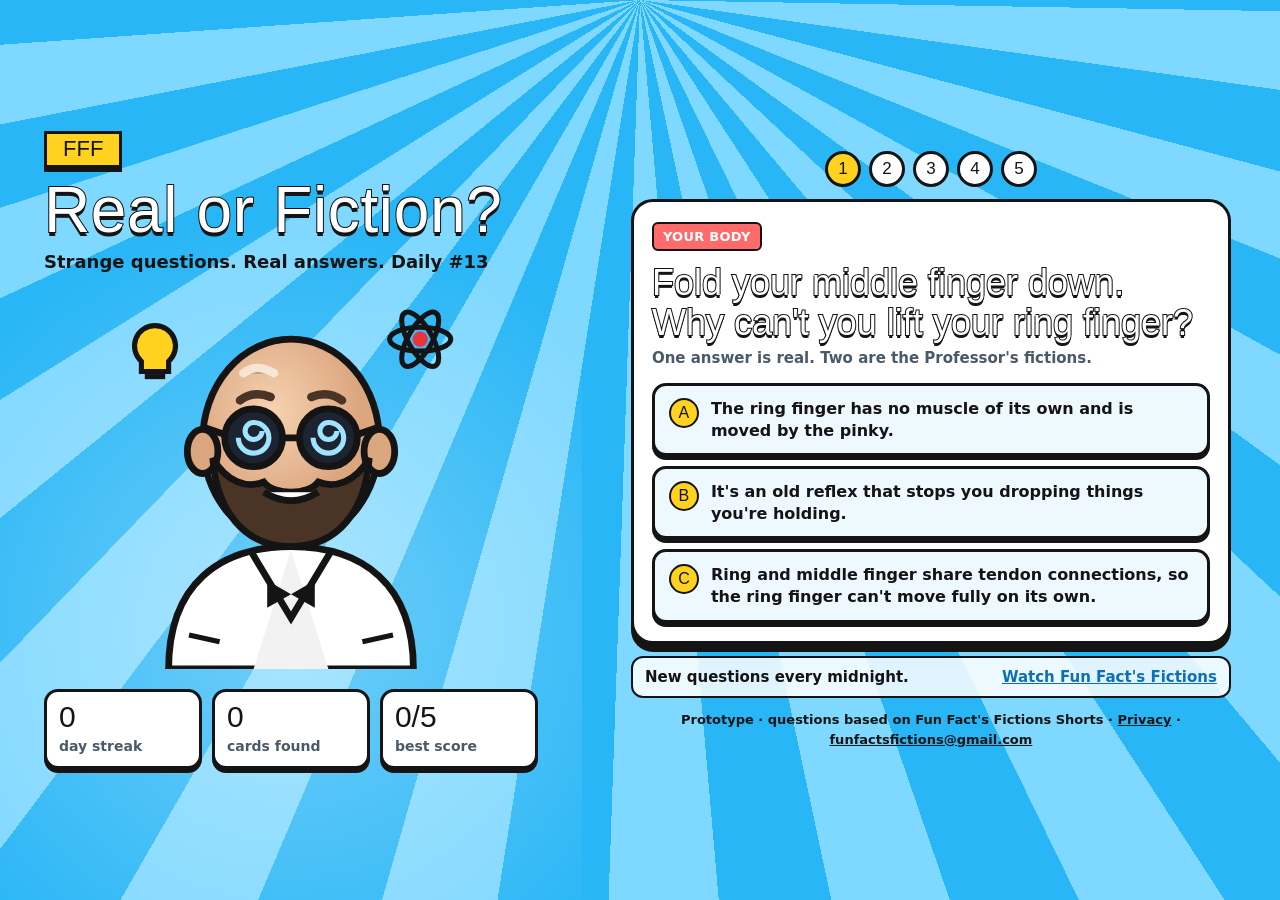
==== index.html @ 45343709 "Add files via upload" ====
<!DOCTYPE html>
<html lang="en">
<head>
<meta charset="utf-8">
<meta name="viewport" content="width=device-width, initial-scale=1, viewport-fit=cover">
<title>Real or Fiction</title>
<meta name="description" content="Strange questions. Real answers. Find the real answer among the Professor's fictions. From Fun Fact's Fictions.">
<meta property="og:title" content="Real or Fiction? by Fun Fact's Fictions">
<meta property="og:description" content="5 strange questions a day. One real answer, two fictions. Can you beat the Professor?">
<link rel="stylesheet" href="fonts/fonts.css">
<style>
/* VOICE occasion: a bright, cheeky science-show game, quick and loud like the channel's thumbnails
   IDEA a Fun Fact's Fictions Short thumbnail you can play: outlined headline, cartoon host, colour pill label, rubber-stamp verdict
   PICTURE the Professor on a sky-blue sunburst with the yellow FFF ribbon; the question card is the game
   COLOUR one fixed daytime palette: sky blue sunburst, ribbon yellow, white cards, ink black, fact green, fiction red
   TYPE Lilita One for headlines with black outline, Nunito for reading
   LAYOUT laptop: Professor panel with stats left, card right; phone: slim sunburst band with ribbon and Professor, then the card */
:root{color-scheme:light;--sky:#29b6f6;--sky2:#7fd8ff;--deep:#0d6fb8;--yel:#ffd21f;--yel2:#f2a900;--ink:#141414;--card:#fff;--fact:#22b14c;--fic:#e8343a;--soft:#eef8ff;--muted:#4a5a68}
*{box-sizing:border-box;min-width:0}
html,body{height:100%}
body{margin:0;background:var(--deep);color:var(--ink);font:16px/1.5 Nunito,system-ui,sans-serif;overflow-x:clip;-webkit-tap-highlight-color:transparent}
button{font:inherit;cursor:pointer}
button:focus-visible,a:focus-visible{outline:3px solid var(--yel);outline-offset:3px}
.app{min-height:100%;display:grid;grid-template-columns:minmax(0,1fr);background:repeating-conic-gradient(from 0deg at 50% 0%,var(--sky) 0 7deg,var(--sky2) 7deg 14deg);background-attachment:fixed}
.side{position:relative;padding:max(12px,env(safe-area-inset-top,0px)) max(16px,env(safe-area-inset-right,0px)) 0 max(16px,env(safe-area-inset-left,0px));display:grid;grid-template-columns:minmax(0,1fr) auto;align-items:end;gap:8px}
.ribbon{display:inline-block;position:relative;background:var(--yel);border:3px solid var(--ink);padding:2px 16px;font:400 22px/1.2 "Lilita One","Arial Black",Impact,sans-serif;box-shadow:0 4px 0 var(--ink)}
.ribbon::before,.ribbon::after{content:"";position:absolute;top:8px;width:14px;height:100%;background:var(--yel2);border:3px solid var(--ink);z-index:-1}
.ribbon::before{left:-12px}.ribbon::after{right:-12px}
h1{margin:10px 0 2px;font:400 clamp(32px,8vw,56px)/1 "Lilita One","Arial Black",Impact,sans-serif;color:#fff;-webkit-text-stroke:2px var(--ink);paint-order:stroke fill;text-shadow:0 4px 0 var(--ink);letter-spacing:.01em}
.tagline{font-weight:900;color:var(--ink);font-size:15px;margin:6px 0 0}
.prof{width:clamp(110px,30vw,170px);align-self:end}
.prof svg{display:block;width:100%;height:auto}
.pills{display:flex;gap:6px;flex-wrap:wrap;margin-top:8px}
.pill{background:#fff;border:2px solid var(--ink);border-radius:999px;padding:2px 10px;font-weight:900;font-size:14px;white-space:nowrap}
.stats{display:none}
main{padding:0 max(16px,env(safe-area-inset-left,0px)) max(24px,env(safe-area-inset-bottom,0px));display:flex;flex-direction:column;align-items:center;gap:12px}
.welcome{width:min(100%,600px);background:#fff;border:3px solid var(--ink);border-radius:14px;padding:8px 12px;font-weight:800;font-size:15px;display:none}
.welcome.on{display:block}
.dots{display:flex;gap:8px;justify-content:center}
.dot{width:36px;height:36px;border-radius:50%;border:3px solid var(--ink);background:#fff;display:grid;place-items:center;font:400 17px "Lilita One","Arial Black",Impact,sans-serif}
.dot.now{background:var(--yel)}
.dot.ok{background:var(--fact);color:#fff}
.dot.bad{background:var(--fic);color:#fff}
.card{width:min(100%,600px);background:var(--card);border:3px solid var(--ink);border-radius:22px;box-shadow:0 8px 0 var(--ink);padding:20px 18px 18px;position:relative}
.label{display:inline-block;font-weight:900;font-size:13px;text-transform:uppercase;letter-spacing:.02em;color:#fff;border-radius:6px;padding:3px 9px;border:2px solid var(--ink)}
.l-body{background:#ff6b6b}.l-animals{background:#22b14c}.l-mind{background:#8e5cf6}.l-history{background:#f28c28}.l-science{background:#1e88e5}
.q{font:400 clamp(26px,6.4vw,36px)/1.1 "Lilita One","Arial Black",Impact,sans-serif;margin:12px 0 4px;color:#fff;-webkit-text-stroke:2px var(--ink);paint-order:stroke fill;text-shadow:0 3px 0 var(--ink);text-wrap:balance}
.hint{margin:0 0 14px;font-weight:800;color:var(--muted);font-size:15px}
.opts{display:grid;gap:10px}
.opt{position:relative;display:grid;grid-template-columns:auto minmax(0,1fr);gap:12px;align-items:start;text-align:left;min-height:56px;border:3px solid var(--ink);border-radius:14px;background:var(--soft);color:var(--ink);font-weight:700;font-size:16px;line-height:1.35;padding:12px 14px;transition:transform .12s,box-shadow .12s;box-shadow:0 4px 0 var(--ink)}
.opt:hover:not(:disabled){transform:translateY(-2px);box-shadow:0 6px 0 var(--ink)}
.opt:active:not(:disabled){transform:translateY(3px);box-shadow:0 1px 0 var(--ink)}
.opt:disabled{cursor:default}
.opt .k{width:30px;height:30px;border-radius:50%;background:var(--yel);border:2px solid var(--ink);display:grid;place-items:center;font:400 16px "Lilita One","Arial Black",Impact,sans-serif}
.opt.real{background:#dff6e6}
.opt.fake{background:#fde6e6;opacity:.85}
.opt.picked{outline:4px solid var(--ink);outline-offset:2px}
.stamp{position:absolute;right:10px;top:50%;transform:translateY(-50%) rotate(-12deg);font:400 20px/1 "Lilita One","Arial Black",Impact,sans-serif;padding:4px 10px;border:3px solid currentColor;border-radius:8px;background:#ffffffd9;animation:stamp .3s cubic-bezier(.2,1.6,.4,1)}
.real .stamp{color:var(--fact)}.fake .stamp{color:var(--fic)}
@keyframes stamp{from{transform:translateY(-50%) rotate(-12deg) scale(2.2);opacity:0}to{transform:translateY(-50%) rotate(-12deg) scale(1);opacity:1}}
.opt.real,.opt.fake{padding-right:110px}
.answer{display:none;margin-top:16px;background:var(--yel);border:3px solid var(--ink);border-radius:16px;padding:12px 14px}
.answer.on{display:block;animation:up .3s ease-out}
@keyframes up{from{opacity:0;transform:translateY(8px)}to{opacity:1;transform:none}}
.answer h3{margin:0 0 4px;font:400 22px "Lilita One","Arial Black",Impact,sans-serif;display:flex;justify-content:space-between;gap:10px;flex-wrap:wrap}
.answer h3 small{font:900 14px Nunito,sans-serif;white-space:nowrap}
.answer p{margin:0 0 6px;font-size:16px;font-weight:700}
.src{font-size:13px;font-weight:800;color:#5a4500}
.btn{display:block;width:100%;min-height:52px;margin-top:14px;border:3px solid var(--ink);border-radius:14px;background:var(--ink);color:#fff;font:400 20px "Lilita One","Arial Black",Impact,sans-serif;box-shadow:0 4px 0 #000;letter-spacing:.02em}
.btn.yel{background:var(--yel);color:var(--ink)}
.btn.white{background:#fff;color:var(--ink)}
.row{display:grid;grid-template-columns:repeat(2,minmax(0,1fr));gap:10px}
.row .btn{margin-top:10px}
.score{text-align:center}
.big{font:400 clamp(60px,18vw,96px)/1 "Lilita One","Arial Black",Impact,sans-serif;color:var(--yel);-webkit-text-stroke:3px var(--ink);paint-order:stroke fill;text-shadow:0 5px 0 var(--ink);margin:8px 0 2px}
.verdict{font:400 26px/1.1 "Lilita One","Arial Black",Impact,sans-serif;margin:6px 0}
.small{font-size:14px;font-weight:700;color:var(--muted);margin:4px 0}
.toast{min-height:20px;font-weight:900;font-size:14px;color:var(--fact);margin-top:8px}
.nb{margin-top:18px;text-align:left}
.nb h3{font:400 22px "Lilita One","Arial Black",Impact,sans-serif;margin:0 0 2px}
.nbgrid{display:grid;grid-template-columns:repeat(auto-fill,minmax(92px,1fr));gap:8px;margin-top:10px}
.nc{aspect-ratio:4/5;border:2px solid var(--ink);border-radius:10px;padding:6px;display:flex;flex-direction:column;justify-content:space-between;font-weight:800;font-size:12px;line-height:1.2;background:var(--soft)}
.nc.lock{background:repeating-linear-gradient(45deg,#e7eef4 0 8px,#dbe5ee 8px 16px);color:#7a8a98;align-items:center;justify-content:center;font:400 30px "Lilita One","Arial Black",Impact,sans-serif}
.nc .label{font-size:10px;padding:1px 5px;align-self:flex-start}
.cta{width:min(100%,600px);display:flex;gap:10px;justify-content:space-between;align-items:center;flex-wrap:wrap;font-weight:800;color:var(--ink);background:#ffffffd9;border:2px solid var(--ink);border-radius:12px;padding:8px 12px;font-size:15px}
.cta a{color:var(--deep);font-weight:900}
footer{font-size:13px;font-weight:700;color:var(--ink);text-align:center}
footer a{color:var(--ink)}
@media(min-width:900px){
.app{grid-template-columns:minmax(0,5fr) minmax(0,6fr);height:100%}
.side{display:flex;flex-direction:column;justify-content:center;align-items:flex-start;padding:40px 44px;height:100%;background:radial-gradient(circle at 50% 70%,#ffffff55,transparent 60%)}
h1{font-size:64px}
.tagline{font-size:18px}
.prof{width:min(78%,340px);align-self:center;margin:12px 0}
.pills{display:none}
.stats{display:grid;grid-template-columns:repeat(3,minmax(0,1fr));gap:10px;width:100%}
.stat{background:#fff;border:3px solid var(--ink);border-radius:14px;padding:8px 12px;box-shadow:0 4px 0 var(--ink)}
.stat b{display:block;font:400 30px "Lilita One","Arial Black",Impact,sans-serif}
.stat span{font-size:14px;font-weight:800;color:var(--muted)}
main{justify-content:center;overflow-y:auto;padding:36px 32px}
}
@media(max-width:420px){.opt.real,.opt.fake{padding-right:14px;padding-bottom:40px}.stamp{top:auto;bottom:6px;transform:rotate(-8deg);font-size:16px}@keyframes stamp{from{transform:rotate(-8deg) scale(2);opacity:0}to{transform:rotate(-8deg) scale(1);opacity:1}}}
@media(prefers-reduced-motion:reduce){*{animation:none!important;transition:none!important}}
</style>
</head>
<body>
<div class="app">
  <aside class="side">
    <div>
      <span class="ribbon">FFF</span>
      <h1>Real or Fiction?</h1>
      <p class="tagline">Strange questions. Real answers. <span id="dayLabel"></span></p>
      <div class="pills"><span class="pill">Streak <span id="pStreak">0</span></span><span class="pill">Cards <span id="pCards">0</span>/<span id="pTotal">0</span></span></div>
    </div>
    <div class="prof" aria-hidden="true">
      <svg viewBox="0 0 200 220">
        <defs>
          <radialGradient id="sh" cx=".4" cy=".35"><stop offset="0" stop-color="#f6d2b0"/><stop offset="1" stop-color="#dba57e"/></radialGradient>
          <g id="lens"><circle r="17" fill="#1b2430" stroke="#141414" stroke-width="4"/><path d="M0 0m-9 0a9 9 0 1 0 9-9a5 5 0 1 0 5 5" stroke="#9fe3ff" stroke-width="3" fill="none"/></g>
        </defs>
        <path d="M28 220c0-50 30-72 72-72s72 22 72 72z" fill="#fff" stroke="#141414" stroke-width="4"/>
        <path d="M100 150l-22 70h44z" fill="#f2f2f2"/>
        <path d="M76 150l24 40 24-40" fill="none" stroke="#141414" stroke-width="4"/>
        <path d="M86 168l14 8 14-8v16l-14-8-14 8z" fill="#141414"/>
        <path d="M40 200l18 4M160 200l-18 4" stroke="#141414" stroke-width="3"/>
        <ellipse cx="100" cy="86" rx="52" ry="60" fill="url(#sh)" stroke="#141414" stroke-width="4"/>
        <ellipse cx="48" cy="92" rx="9" ry="13" fill="#dba57e" stroke="#141414" stroke-width="4"/>
        <ellipse cx="152" cy="92" rx="9" ry="13" fill="#dba57e" stroke="#141414" stroke-width="4"/>
        <path d="M54 96c2 30 18 52 46 52s44-22 46-52c-8 14-20 18-30 14-6 8-26 8-32 0-10 4-22 0-30-14z" fill="#4a3426" stroke="#141414" stroke-width="4"/>
        <path d="M84 116q16 10 32 0" stroke="#141414" stroke-width="4" fill="#fff"/>
        <path d="M72 46q8-6 18 0" stroke="#fff" stroke-width="5" stroke-linecap="round" opacity=".6"/>
        <use href="#lens" x="78" y="84"/><use href="#lens" x="122" y="84"/>
        <path d="M95 84h10M61 82l-12-4M139 82l12-4" stroke="#141414" stroke-width="4"/>
        <path d="M70 62q8-6 18-2M112 60q10-4 18 2" stroke="#4a3426" stroke-width="5" stroke-linecap="round" fill="none"/>
        <g transform="translate(176 26)"><ellipse rx="18" ry="7" fill="none" stroke="#141414" stroke-width="3"/><ellipse rx="18" ry="7" fill="none" stroke="#141414" stroke-width="3" transform="rotate(60)"/><ellipse rx="18" ry="7" fill="none" stroke="#141414" stroke-width="3" transform="rotate(-60)"/><circle r="4.5" fill="#e8343a"/></g>
        <g transform="translate(20 34)"><path d="M0-16a12 12 0 0 1 8 21v6h-16v-6a12 12 0 0 1 8-21z" fill="#ffd21f" stroke="#141414" stroke-width="3"/><path d="M-6 14h12" stroke="#141414" stroke-width="3"/></g>
      </svg>
    </div>
    <div class="stats">
      <div class="stat"><b id="sStreak">0</b><span>day streak</span></div>
      <div class="stat"><b id="sCards">0</b><span>cards found</span></div>
      <div class="stat"><b id="sBest">0/5</b><span>best score</span></div>
    </div>
  </aside>
  <main>
    <div class="welcome" id="welcome"></div>
    <div class="dots" id="dots" aria-label="Rounds"></div>
    <section class="card" id="card" aria-live="polite"></section>
    <div class="cta"><span>New questions every midnight.</span><a href="https://www.youtube.com/@FunFactsFictions/shorts" target="_blank" rel="noopener">Watch Fun Fact's Fictions</a></div>
    <footer>Prototype · questions based on Fun Fact's Fictions Shorts · <a href="privacy.html">Privacy</a> · <a href="mailto:funfactsfictions@gmail.com">funfactsfictions@gmail.com</a></footer>
  </main>
</div>
<script>
{
const SHARE_URL=(location.protocol.startsWith("http")&&!/claude\.ai|claudeusercontent/.test(location.hostname))?location.origin+location.pathname:"https://www.youtube.com/@FunFactsFictions";
/* ---- Látogatásmérés (GoatCounter, ingyenes). Írd be a saját kódodat az idézőjelek közé, pl. "fffgames" ---- */
const GOATCOUNTER_CODE="";
const onPages=!/claude\.ai|claudeusercontent/.test(location.hostname)&&location.protocol.startsWith("http");
if(GOATCOUNTER_CODE&&onPages){window.goatcounter={no_onload:false};const gs=document.createElement("script");gs.async=true;gs.dataset.goatcounter=`https://${GOATCOUNTER_CODE}.goatcounter.com/count`;gs.src="https://gc.zgo.at/count.js";document.head.appendChild(gs)}
function track(name){try{if(window.goatcounter&&window.goatcounter.count)window.goatcounter.count({path:name,title:name,event:true})}catch(e){}}
function trackLater(name){if(!GOATCOUNTER_CODE||!onPages)return;let n=0;const t=setInterval(()=>{n++;if(window.goatcounter&&window.goatcounter.count){track(name);clearInterval(t)}else if(n>20)clearInterval(t)},500)}

const CATS={body:"Your body",animals:"Animals",mind:"Psychology",history:"True story",science:"Science"};
const BANK=[
 {id:"eiffel",c:"history",q:"How did one man sell the Eiffel Tower twice?",real:"A con man posed as a government official, told scrap dealers the tower would be torn down, and took their money.",fake:["Paris put it up for auction twice by mistake in the 1890s, and the same buyer won both times.","A souvenir maker sold paper 'ownership shares' of the tower to tourists, and two buyers took him to court."],ans:"In 1925 Victor Lustig convinced a scrap dealer the city was scrapping the tower and sold it to him. The victim was too embarrassed to go to the police, so Lustig came back and tried it again.",tag:"True story · 1925"},
 {id:"gum",c:"body",q:"What really happens to swallowed chewing gum?",real:"Your body can't digest the gum base, so it simply passes through in a few days.",fake:["It sticks to your stomach wall and stays there for about seven years.","Stomach acid slowly turns it into sugar, so it takes about a month to dissolve."],ans:"The seven-year story is a myth. Gum isn't digested, but it moves through and out with everything else, usually within days.",tag:"Myth or fact?"},
 {id:"luckschool",c:"mind",q:"Can you train yourself to be lucky?",real:"In a psychologist's 'luck school', most people who practised noticing chances felt luckier within a month.",fake:["Only if you start before age 12, when your brain still sets its 'luck level'.","Yes, but only with daily rituals like lucky socks, which really change outcomes by about 10%."],ans:"Psychologist Richard Wiseman found that 'lucky' people are more relaxed and spot opportunities others miss. When unlucky volunteers practised those habits, most reported feeling luckier.",tag:"A 'luck school' tried it"},
 {id:"bee",c:"animals",q:"Why can't a honeybee sting you twice?",real:"Its barbed stinger hooks into your skin and tears out of the bee's body when it flies away.",fake:["A bee only carries enough venom for one sting and needs a full year to refill.","The first sting releases a smell that makes the bee too dizzy to aim again."],ans:"A worker honeybee's stinger has barbs that lock into thick mammal skin. Pulling away rips it from the bee, which dies. Against other insects it can sting more than once.",tag:"It's worse for the bee"},
 {id:"noses",c:"body",q:"Cross two fingers and rub your nose. Why does it feel like two noses?",real:"The outer sides of those fingers never touch one object at once, so your brain decides there must be two.",fake:["Crossing fingers squeezes a nerve that doubles every signal from your fingertips.","Your nose has two separate halves of skin, and crossed fingers finally feel both."],ans:"It's called Aristotle's illusion. Your brain assumes the fingers are in their normal position, so two touches on their outer edges must be two different objects.",tag:"Cross your fingers & try it"},
 {id:"pencap",c:"science",q:"Why is there a hole in your pen cap?",real:"So air can still pass through if someone accidentally swallows or inhales the cap.",fake:["To save plastic. Millions of tiny holes add up to tonnes of plastic a year.","To stop the ink drying out by letting the pen 'breathe'."],ans:"The hole is a safety feature. If a child inhales a cap, a little air can still get through while help arrives.",tag:"It's not to save plastic"},
 {id:"cold",c:"science",q:"Why is she always cold in the office while he's sweating?",real:"Office temperature standards were based on an average man's metabolism, which runs warmer.",fake:["Women have twice as many cold sensors in their skin as men.","Office air conditioners blow harder at desk height, where women usually sit."],ans:"A 2015 study found the formula used to set office temperatures was based on a 1960s average man. Women typically have a slower metabolism and are comfortable a few degrees warmer.",tag:"Scientists measured it"},
 {id:"tilly",c:"history",q:"How did a 10-year-old save about 100 people from a tsunami?",real:"She remembered a geography lesson about how the sea pulls back before a tsunami, and raised the alarm.",fake:["She heard the warning on a radio she'd built for a school science fair.","Her dog refused to go to the beach, and she followed it uphill with everyone else."],ans:"In 2004 Tilly Smith was on a beach in Thailand when the sea suddenly drew back. She had just learned what that meant at school, warned her parents, and the beach was cleared in time.",tag:"True story · 2004"},
 {id:"yawn",c:"mind",q:"Why is yawning contagious?",real:"It seems tied to social connection: you catch yawns most easily from people you're close to.",fake:["Yawning releases a gas that triggers yawns in anyone within about two metres.","Your brain copies yawns to keep the group's oxygen levels in sync."],ans:"Researchers found people catch yawns most from family, then friends, then strangers. Even dogs can catch their owners' yawns.",tag:"Try not to yawn"},
 {id:"newspaper",c:"mind",q:"A psychologist gave 'lucky' and 'unlucky' people a newspaper. What did the lucky ones spot?",real:"A huge message on page two saying 'Stop counting: there are 43 photos in this newspaper'.",fake:["A real lottery ticket taped inside, which only one in ten people found.","A typo in the headline that changed the whole story's meaning."],ans:"The task was to count the photos. Unlucky people kept counting for minutes, while lucky people more often noticed the giant message and stopped in seconds.",tag:"A psychologist tested it"},
 {id:"ring",c:"body",q:"Fold your middle finger down. Why can't you lift your ring finger?",real:"Ring and middle finger share tendon connections, so the ring finger can't move fully on its own.",fake:["The ring finger has no muscle of its own and is moved by the pinky.","It's an old reflex that stops you dropping things you're holding."],ans:"Tendons for the middle and ring fingers are linked by bands of tissue. With the middle finger pinned down, the ring finger is held back too.",tag:"Try it!"},
 {id:"hangry",c:"body",q:"Why does hunger make you so angry?",real:"When blood sugar drops, your body releases stress hormones and self-control gets harder.",fake:["An empty stomach presses on a nerve linked to the brain's anger centre.","Hunger makes your ears more sensitive, so every noise feels annoying."],ans:"Low blood sugar triggers hormones like cortisol and adrenaline, the same ones behind stress. Add a tired brain and small things feel big.",tag:"Hangry is real"},
 {id:"knuckles",c:"body",q:"Does cracking your knuckles cause arthritis?",real:"No. A doctor cracked only one hand for 60 years and neither hand got arthritis.",fake:["Yes, after about 10 years of cracking, the joint lining wears through.","Only if you crack them in cold weather, when the joint fluid is thicker."],ans:"Dr Donald Unger cracked the knuckles of his left hand, never his right, for about 60 years. Neither hand developed arthritis, and he won an Ig Nobel Prize for it.",tag:"He tested it for 60 years"},
 {id:"crows",c:"animals",q:"How do we know crows never forget a face?",real:"Researchers in masks trapped a few crows, and crows scolded that mask for years afterwards.",fake:["Crows were trained to pick celebrities from photos and still knew them 20 years later.","Crows leave scratch marks on the cars of people they dislike."],ans:"Scientists at the University of Washington wore a caveman mask while trapping crows. For years, crows mobbed anyone in that mask, even birds that had never been caught.",tag:"They never forget"},
 {id:"late",c:"mind",q:"Why is your friend always late?",real:"Many chronically late people honestly underestimate how long things take.",fake:["Their body clock runs about 10 minutes slower than everyone else's.","Being late is a way to look important, and most late people do it on purpose."],ans:"Psychologists call it the planning fallacy. Late people often believe a 30-minute task will take 15, and they make that mistake every time.",tag:"It's not (always) rude"},
 {id:"lizard",c:"science",q:"What surprising thing led to today's weight-loss shots?",real:"Spit from a venomous lizard, the Gila monster.",fake:["A chemical found in the tears of sea turtles.","A mould that grew by accident on old bread in a lab."],ans:"A hormone found in Gila monster saliva led to the first drug of the GLP-1 family. Today's weight-loss shots grew out of that research.",tag:"Lizard spit!"},
 {id:"onion",c:"science",q:"Why does cutting an onion make you cry?",real:"Cutting it releases a gas that irritates your eyes, so they make tears to wash it away.",fake:["Onions contain tiny sharp crystals that fly into your eyes when cut.","The smell triggers the same brain area as sad memories."],ans:"Broken onion cells mix chemicals that form an irritating gas. When it reaches your eyes, they flood with tears to rinse it off.",tag:"Science of tears"},
 {id:"tickle",c:"body",q:"Why can't you tickle yourself?",real:"Your brain predicts the touch from your own movement and turns the feeling down.",fake:["Your own skin has a slightly different temperature, so it doesn't count as a touch.","Tickling only works when you can't see the hand, and you always see your own."],ans:"The cerebellum, at the back of your brain, predicts what your own movements will feel like and dampens them. A surprise touch from someone else gets through at full strength.",tag:"Brain trick"},
 {id:"sun",c:"science",q:"Why don't we just shoot our trash into the Sun?",real:"Reaching the Sun is extremely hard: a rocket has to cancel Earth's huge orbital speed first.",fake:["The Sun's magnetic field would bounce the trash back towards Earth.","It's banned by an international treaty that protects the Sun."],ans:"Earth flies around the Sun at about 30 km per second. Falling into the Sun means cancelling almost all of that, which takes more energy than leaving the solar system. Each launch would cost a fortune and could blow up.",tag:"Rocket science"}
];
const store={get(){try{return JSON.parse(localStorage.getItem("fff_rof")||"{}")}catch(e){return{}}},set(v){try{localStorage.setItem("fff_rof",JSON.stringify(v))}catch(e){}}};
const EPOCH=Date.UTC(2026,10,24),now=new Date();
const dayNo=Math.floor((Date.UTC(now.getFullYear(),now.getMonth(),now.getDate())-EPOCH)/864e5)+1;
function rng(seed){let s=(Math.abs(seed)%2147483646)+1;return()=>(s=s*16807%2147483647)/2147483647}
function shuf(a,seed){const r=rng(seed),b=a.slice();for(let i=b.length-1;i>0;i--){const j=Math.floor(r()*(i+1));[b[i],b[j]]=[b[j],b[i]]}return b}
const ORDER=shuf(BANK,4242);
function round(list,seed){return list.map((q,i)=>{const opts=shuf([{t:q.real,r:true},{t:q.fake[0],r:false},{t:q.fake[1],r:false}],seed*7+i);return{...q,opts}})}
const daily=()=>round([0,1,2,3,4].map(i=>ORDER[((dayNo-1)*5+i)%ORDER.length]),dayNo);
const extra=()=>{const s=Date.now()%100000;return round(shuf(BANK,s).slice(0,5),s)};
let S=Object.assign({streak:0,last:0,best:0,cards:[],done:null},store.get());
let G=null;
const $=id=>document.getElementById(id);
const esc=s=>String(s).replace(/[&<>"']/g,c=>({"&":"&amp;","<":"&lt;",">":"&gt;",'"':"&quot;","'":"&#39;"}[c]));
function liveStreak(){return(S.last===dayNo||S.last===dayNo-1)?S.streak:0}
function hud(){
 const st=liveStreak();
 $("pStreak").textContent=st;$("sStreak").textContent=st;
 $("pCards").textContent=S.cards.length;$("sCards").textContent=S.cards.length;$("pTotal").textContent=BANK.length;
 $("sBest").textContent=S.best+"/5";
 $("dayLabel").textContent=G&&G.mode==="extra"?"Bonus round":"Daily #"+dayNo;
}
function dots(){$("dots").innerHTML=G.qs.map((q,i)=>{const r=G.res[i];return`<span class="dot ${r===true?"ok":r===false?"bad":i===G.i?"now":""}">${i+1}</span>`}).join("")}
function start(mode){trackLater(mode==="extra"?"rof-bonus-start":"rof-daily-start");G={mode,qs:mode==="extra"?extra():daily(),i:0,res:[]};hud();ask()}
function ask(){
 const q=G.qs[G.i];dots();
 $("card").innerHTML=`<span class="label l-${q.c}">${CATS[q.c]}</span>
 <h2 class="q">${esc(q.q)}</h2>
 <p class="hint">One answer is real. Two are the Professor's fictions.</p>
 <div class="opts">${q.opts.map((o,i)=>`<button class="opt" id="opt${i}" data-i="${i}"><span class="k">${"ABC"[i]}</span><span>${esc(o.t)}</span></button>`).join("")}</div>
 <div class="answer" id="answer"></div>`;
 $("card").querySelectorAll(".opt").forEach(b=>b.addEventListener("click",()=>pick(+b.dataset.i)));
 if(G.i>0)$("opt0").focus({preventScroll:true});
}
function pick(i){
 const q=G.qs[G.i],ok=q.opts[i].r;G.res[G.i]=ok;
 if(ok&&!S.cards.includes(q.id)){S.cards.push(q.id);store.set(S)}
 $("card").querySelectorAll(".opt").forEach((b,k)=>{b.disabled=true;const r=q.opts[k].r;b.classList.add(r?"real":"fake");if(k===i)b.classList.add("picked");b.insertAdjacentHTML("beforeend",`<span class="stamp">${r?"FACT":"FICTION"}</span>`)});
 const last=G.i===4,a=$("answer");
 a.innerHTML=`<h3>${ok?"You found it!":"The Professor fooled you"}<small>${ok?"+1 card":"Card stays locked"}</small></h3>
 <p>${esc(q.ans)}</p><div class="src">${esc(q.tag)}</div>
 <button class="btn" id="next">${last?"See my score":"Next question"}</button>`;
 a.classList.add("on");dots();hud();
 $("next").addEventListener("click",()=>{if(last)finish();else{G.i++;ask()}});
 $("next").focus({preventScroll:true});
}
function finish(){
 const c=G.res.filter(Boolean).length;
 if(G.mode==="daily"){S.streak=S.last===dayNo-1?S.streak+1:(S.last===dayNo?S.streak:1);S.last=dayNo;S.done={day:dayNo,res:G.res}}
 S.best=Math.max(S.best,c);store.set(S);trackLater("rof-finish-"+c+"of5");hud();results(G.res,G.mode);
}
function results(res,mode){
 if(!G)G={mode,qs:daily(),i:5,res};G.i=5;G.res=res;dots();
 const c=res.filter(Boolean).length;
 const v=["The Professor wins today","Fooled again!","Not bad, not great","You see through fictions","Almost unfoolable","You beat the Professor!"][c];
 const owned=new Set(S.cards);
 $("card").innerHTML=`<div class="score">
 <span class="label l-science">${mode==="extra"?"Bonus round":"Daily #"+dayNo}</span>
 <div class="big">${c}/5</div><div class="verdict">${v}</div>
 <p class="small">${liveStreak()}-day streak · ${S.cards.length} of ${BANK.length} fact cards found</p>
 <p class="small" id="countdown"></p>
 <div class="row"><button class="btn yel" id="share">Share score</button><button class="btn white" id="more">Bonus round</button></div>
 <div class="toast" id="toast"></div></div>
 <div class="nb"><h3>Professor's notebook</h3><p class="small">Find the real answer to unlock its fact card.</p>
 <div class="nbgrid">${BANK.map(q=>owned.has(q.id)?`<div class="nc"><span class="label l-${q.c}">${CATS[q.c]}</span><span>${esc(q.q)}</span></div>`:`<div class="nc lock" aria-label="Locked card">?</div>`).join("")}</div></div>`;
 $("share").addEventListener("click",share);$("more").addEventListener("click",()=>start("extra"));tick();
}
async function share(){trackLater("rof-share");
 const r=(S.done&&S.done.day===dayNo?S.done.res:G.res);
 const text=`Real or Fiction? #${dayNo}\n${r.map(x=>x?"✅":"❌").join("")} ${r.filter(Boolean).length}/5\nCan you beat the Professor?\n${SHARE_URL}`;
 try{if(navigator.share){await navigator.share({text});return}}catch(e){if(e&&e.name==="AbortError")return}
 try{await navigator.clipboard.writeText(text);$("toast").textContent="Copied! Paste it in the comments."}
 catch(e){$("toast").textContent="Copy this: "+text.replace(/\n/g," ")}
}
function tick(){const el=$("countdown");if(!el)return;const t=new Date(),m=new Date(t.getFullYear(),t.getMonth(),t.getDate()+1),s=Math.max(0,Math.floor((m-t)/1000)),p=n=>String(n).padStart(2,"0");el.textContent=`New questions in ${p(Math.floor(s/3600))}:${p(Math.floor(s%3600/60))}:${p(s%60)}`}
setInterval(tick,1000);
const src={"from-yt":"YouTube","from-ig":"Instagram","from-fb":"Facebook","from-tt":"TikTok"}[location.hash.slice(1)];
if(src){trackLater("rof-from-"+src.toLowerCase());$("welcome").textContent=`Welcome from ${src}! Find the real answer among the Professor's fictions.`;$("welcome").classList.add("on")}
window.claude?.hot?.snapshot?.(()=>S);
if(S.done&&S.done.day===dayNo){hud();results(S.done.res,"daily")}else start("daily");
}
</script>
</body>
</html>
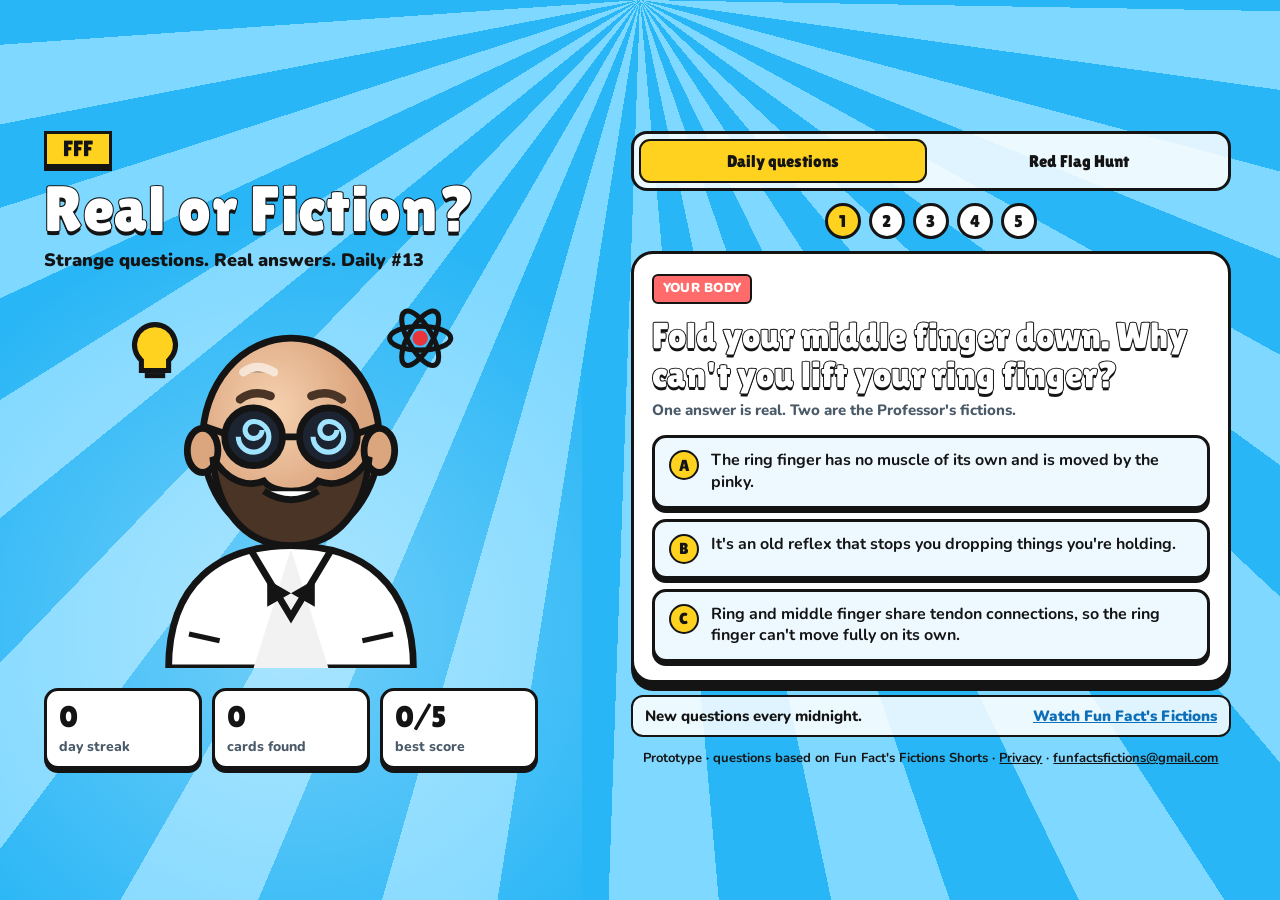
==== commit 361240a6: "Add Red Flag Hunt and Focus Lab" ====
--- a/index.html
+++ b/index.html
@@ -82,6 +82,29 @@
 .nc{aspect-ratio:4/5;border:2px solid var(--ink);border-radius:10px;padding:6px;display:flex;flex-direction:column;justify-content:space-between;font-weight:800;font-size:12px;line-height:1.2;background:var(--soft)}
 .nc.lock{background:repeating-linear-gradient(45deg,#e7eef4 0 8px,#dbe5ee 8px 16px);color:#7a8a98;align-items:center;justify-content:center;font:400 30px "Lilita One","Arial Black",Impact,sans-serif}
 .nc .label{font-size:10px;padding:1px 5px;align-self:flex-start}
+.modes{width:min(100%,600px);display:grid;grid-template-columns:repeat(2,minmax(0,1fr));gap:8px;background:#ffffffd9;border:3px solid var(--ink);border-radius:16px;padding:5px}
+.mode{min-height:44px;border:0;border-radius:11px;background:transparent;font:400 17px "Lilita One","Arial Black",Impact,sans-serif;color:var(--ink)}
+.mode[aria-pressed=true]{background:var(--yel);box-shadow:inset 0 0 0 2px var(--ink)}
+.rfbar{display:flex;justify-content:space-between;align-items:center;gap:10px;flex-wrap:wrap;font-weight:900}
+.hearts{font-size:20px;letter-spacing:2px;color:var(--fic)}
+.rfscore{font:400 22px "Lilita One","Arial Black",Impact,sans-serif}
+.claim{margin:14px 0 6px;font-size:clamp(20px,5vw,24px);line-height:1.6;font-weight:800}
+.chunk{display:inline;font:inherit;line-height:inherit;color:var(--ink);background:var(--soft);border:2px solid #b9c7d3;border-radius:8px;padding:2px 6px;margin:0 2px;box-decoration-break:clone;-webkit-box-decoration-break:clone}
+.chunk:hover:not(:disabled){border-color:var(--ink)}
+.chunk.hit{background:var(--fic);border-color:var(--ink);color:#fff}
+.chunk.miss{background:#e7ecf0;border-color:#e7ecf0;color:#6b7a88;text-decoration:line-through}
+.chunk.reveal{border:2px dashed var(--fic)}
+.chunk:disabled{cursor:default}
+.found{display:flex;flex-wrap:wrap;gap:6px;margin-top:10px;min-height:28px}
+.flag{display:inline-flex;align-items:center;gap:6px;background:#fff;border:2px solid var(--ink);border-radius:999px;padding:2px 10px 2px 6px;font-weight:900;font-size:13px}
+.flag i{width:14px;height:14px;background:var(--fic);clip-path:polygon(0 0,100% 25%,0 50%);display:inline-block;border-left:2px solid var(--ink)}
+.lesson{margin-top:12px;background:var(--yel);border:3px solid var(--ink);border-radius:14px;padding:10px 14px;display:none}
+.lesson.on{display:block;animation:up .3s ease-out}
+.lesson b{font-family:"Lilita One","Arial Black",Impact,sans-serif;font-weight:400;font-size:18px}
+.lesson ul{margin:6px 0 0;padding-left:18px}
+.legend{display:grid;grid-template-columns:repeat(auto-fit,minmax(min(100%,240px),1fr));gap:8px;margin-top:12px;text-align:left}
+.legend div{background:var(--soft);border:2px solid var(--ink);border-radius:12px;padding:8px 10px;font-size:14px}
+.legend b{display:block}
 .cta{width:min(100%,600px);display:flex;gap:10px;justify-content:space-between;align-items:center;flex-wrap:wrap;font-weight:800;color:var(--ink);background:#ffffffd9;border:2px solid var(--ink);border-radius:12px;padding:8px 12px;font-size:15px}
 .cta a{color:var(--deep);font-weight:900}
 footer{font-size:13px;font-weight:700;color:var(--ink);text-align:center}
@@ -144,6 +167,7 @@
   </aside>
   <main>
     <div class="welcome" id="welcome"></div>
+    <div class="modes" role="group" aria-label="Game mode"><button class="mode" id="mDaily" aria-pressed="true">Daily questions</button><button class="mode" id="mFlag" aria-pressed="false">Red Flag Hunt</button></div>
     <div class="dots" id="dots" aria-label="Rounds"></div>
     <section class="card" id="card" aria-live="polite"></section>
     <div class="cta"><span>New questions every midnight.</span><a href="https://www.youtube.com/@FunFactsFictions/shorts" target="_blank" rel="noopener">Watch Fun Fact's Fictions</a></div>
@@ -243,10 +267,11 @@
  <p class="small">${liveStreak()}-day streak · ${S.cards.length} of ${BANK.length} fact cards found</p>
  <p class="small" id="countdown"></p>
  <div class="row"><button class="btn yel" id="share">Share score</button><button class="btn white" id="more">Bonus round</button></div>
+ <button class="btn" id="goFlag">Play Red Flag Hunt</button>
  <div class="toast" id="toast"></div></div>
  <div class="nb"><h3>Professor's notebook</h3><p class="small">Find the real answer to unlock its fact card.</p>
  <div class="nbgrid">${BANK.map(q=>owned.has(q.id)?`<div class="nc"><span class="label l-${q.c}">${CATS[q.c]}</span><span>${esc(q.q)}</span></div>`:`<div class="nc lock" aria-label="Locked card">?</div>`).join("")}</div></div>`;
- $("share").addEventListener("click",share);$("more").addEventListener("click",()=>start("extra"));tick();
+ $("share").addEventListener("click",share);$("more").addEventListener("click",()=>start("extra"));$("goFlag").addEventListener("click",()=>setMode("flag"));tick();
 }
 async function share(){trackLater("rof-share");
  const r=(S.done&&S.done.day===dayNo?S.done.res:G.res);
@@ -259,8 +284,110 @@
 setInterval(tick,1000);
 const src={"from-yt":"YouTube","from-ig":"Instagram","from-fb":"Facebook","from-tt":"TikTok"}[location.hash.slice(1)];
 if(src){trackLater("rof-from-"+src.toLowerCase());$("welcome").textContent=`Welcome from ${src}! Find the real answer among the Professor's fictions.`;$("welcome").classList.add("on")}
+/* ---------- Mini-game: Red Flag Hunt ---------- */
+const FLAGS={
+ bait:["Emotional bait","Tries to make you angry, scared or rushed so you stop thinking."],
+ miracle:["Miracle promise","Huge results, tiny effort. Real effects are usually small and slow."],
+ vague:["Vague source","'Scientists say', 'a study found', 'experts agree'... which ones? Where?"],
+ absolute:["Absolute words","'Always', 'never', '100%', 'everyone'. Nature almost never works that way."],
+ precise:["Fake precision","Oddly exact numbers make a claim feel scientific without proving anything."],
+ cause:["Cause confusion","Two things happening together doesn't mean one causes the other."],
+ myth:["Old myth","A 'fact' everyone repeats that was busted long ago."],
+ anecdote:["One story","One person's experience is not evidence that it works for everyone."]
+};
+const CLAIMS=[
+ {p:[["Doctors HATE this:","bait"],"one spoon of honey",["cures every cold overnight.","miracle"]]},
+ {p:[["Scientists say","vague"],"coffee drinkers",["always","absolute"],"live",["exactly 11.4 years","precise"],"longer."]},
+ {p:["Ice cream sales and shark attacks both rise in summer,",["so ice cream causes shark attacks.","cause"]]},
+ {p:[["Everyone knows","absolute"],["you only use 10% of your brain.","myth"]]},
+ {p:[["A study found","vague"],"this app makes you",["300% smarter in just 3 days.","miracle"]]},
+ {p:["Goldfish",["never","absolute"],"remember anything longer than",["3 seconds,","myth"],["experts agree.","vague"]]},
+ {p:[["Share this before it gets deleted!","bait"],"Bananas will go extinct",["next Tuesday at 9:41.","precise"]]},
+ {p:["Kids who eat breakfast get better grades,",["so breakfast turns you into a genius.","cause"]]},
+ {p:[["My uncle tried it once,","anecdote"],"so this diet",["definitely works for everyone.","absolute"]]},
+ {p:["Cracking your knuckles",["100%","absolute"],"gives you arthritis,",["a viral video proves it.","vague"]]},
+ {p:["Swallowed gum stays in your stomach",["for exactly 7 years.","myth"]]},
+ {p:["This lucky bracelet",["guarantees you'll win","miracle"],"every game,",["my friend wore it once and won.","anecdote"]]},
+ {p:["People who sleep with socks on are happier,",["so socks cure sadness.","cause"]]},
+ {p:[["You won't believe this shocking secret:","bait"],"crows can recognise human faces."]},
+ {p:["Bulls",["hate the colour red,","myth"],["every farmer knows that.","absolute"]]},
+ {p:[["Experts confirm","vague"],"that",["99.7% of people","precise"],"yawn when they read about yawning."]}
+];
+let RF=null;
+function setMode(m){
+ $("mDaily").setAttribute("aria-pressed",m==="daily");$("mFlag").setAttribute("aria-pressed",m==="flag");
+ $("dots").style.display=m==="flag"?"none":"";
+ if(m==="flag"){rfIntro();return}
+ if(G&&G.i<5)ask();else if(S.done&&S.done.day===dayNo)results(S.done.res,"daily");else start("daily");
+}
+function rfIntro(){
+ const best=S.rfBest||0;
+ $("card").innerHTML=`<span class="label l-mind">Mini-game</span>
+ <h2 class="q">Red Flag Hunt</h2>
+ <p class="hint">Fake facts leave clues. Tap every suspicious part of each claim. Wrong taps cost a heart. 8 claims, 3 hearts.</p>
+ <div class="legend">${Object.values(FLAGS).map(f=>`<div><b>${esc(f[0])}</b>${esc(f[1])}</div>`).join("")}</div>
+ <button class="btn yel" id="rfGo">Start hunting</button>
+ <p class="small" style="text-align:center">${best?`Your best: ${best} points`:"Train your fiction detector like the Professor."}</p>`;
+ $("rfGo").addEventListener("click",rfStart);
+}
+function rfStart(){
+ trackLater("rof-redflag-start");
+ const pick=shuf(CLAIMS,Date.now()%100000).slice(0,8);
+ RF={claims:pick,i:0,hearts:3,score:0,combo:0,found:0,total:0,missed:0};
+ rfAsk();
+}
+function rfAsk(){
+ const c=RF.claims[RF.i];RF.left=c.p.filter(x=>Array.isArray(x)).length;RF.total+=RF.left;RF.cur=[];
+ $("card").innerHTML=`<div class="rfbar"><span class="label l-mind">Claim ${RF.i+1}/8</span><span class="hearts" aria-label="${RF.hearts} hearts left">${"♥".repeat(RF.hearts)}<span style="color:#c9d3dc">${"♥".repeat(3-RF.hearts)}</span></span><span class="rfscore">${RF.score}</span></div>
+ <p class="claim">${c.p.map((x,k)=>`<button class="chunk" data-k="${k}">${esc(Array.isArray(x)?x[0]:x)}</button>`).join(" ")}</p>
+ <p class="hint">Tap the red flags. ${RF.left} hiding in this one.</p>
+ <div class="found" id="found"></div><div class="lesson" id="lesson"></div>`;
+ $("card").querySelectorAll(".chunk").forEach(b=>b.addEventListener("click",()=>rfTap(b,+b.dataset.k)));
+}
+function rfTap(b,k){
+ const x=RF.claims[RF.i].p[k];b.disabled=true;
+ if(Array.isArray(x)){
+  RF.combo++;const pts=100+Math.min(RF.combo-1,5)*20;RF.score+=pts;RF.found++;RF.left--;RF.cur.push(x[1]);
+  b.classList.add("hit");$("found").insertAdjacentHTML("beforeend",`<span class="flag"><i></i>${esc(FLAGS[x[1]][0])} +${pts}</span>`);
+  $("card").querySelector(".rfscore").textContent=RF.score;
+  if(RF.left===0)rfDone(true);
+ }else{
+  RF.combo=0;RF.hearts--;b.classList.add("miss");
+  $("card").querySelector(".hearts").innerHTML=`${"♥".repeat(RF.hearts)}<span style="color:#c9d3dc">${"♥".repeat(3-RF.hearts)}</span>`;
+  if(RF.hearts<=0)rfDone(false);
+ }
+}
+function rfDone(clean){
+ const c=RF.claims[RF.i];
+ $("card").querySelectorAll(".chunk").forEach((b,k)=>{b.disabled=true;const x=c.p[k];if(Array.isArray(x)&&!b.classList.contains("hit")){b.classList.add("reveal");RF.missed++}});
+ const types=[...new Set(c.p.filter(x=>Array.isArray(x)).map(x=>x[1]))];
+ const last=RF.i===RF.claims.length-1||RF.hearts<=0;
+ const l=$("lesson");
+ l.innerHTML=`<b>${clean?"All flags spotted!":"Out of hearts!"}</b><ul>${types.map(t=>`<li><strong>${esc(FLAGS[t][0])}:</strong> ${esc(FLAGS[t][1])}</li>`).join("")}</ul>
+ <button class="btn" id="rfNext">${last?"See my score":"Next claim"}</button>`;
+ l.classList.add("on");
+ $("rfNext").addEventListener("click",()=>{if(last)rfEnd();else{RF.i++;rfAsk()}});
+ $("rfNext").focus({preventScroll:true});
+}
+function rfEnd(){
+ const acc=RF.total?Math.round(RF.found/RF.total*100):0;
+ const rank=acc>=95?"Master Myth-Buster":acc>=80?"Fiction Detective":acc>=60?"Sharp Skeptic":acc>=40?"Curious Rookie":"Easily Fooled";
+ S.rfBest=Math.max(S.rfBest||0,RF.score);store.set(S);trackLater("rof-redflag-finish");
+ $("card").innerHTML=`<div class="score"><span class="label l-mind">Red Flag Hunt</span>
+ <div class="big">${RF.score}</div><div class="verdict">${rank}</div>
+ <p class="small">${RF.found} of ${RF.total} red flags spotted (${acc}%) · best ${S.rfBest}</p>
+ <div class="row"><button class="btn yel" id="rfShare">Share score</button><button class="btn white" id="rfAgain">Play again</button></div>
+ <div class="toast" id="toast"></div></div>`;
+ $("rfAgain").addEventListener("click",rfStart);
+ $("rfShare").addEventListener("click",async()=>{trackLater("rof-redflag-share");const text=`Red Flag Hunt: ${RF.score} points, ${acc}% of fake-fact clues spotted. Rank: ${rank}\n${SHARE_URL}`;
+  try{if(navigator.share){await navigator.share({text});return}}catch(e){if(e&&e.name==="AbortError")return}
+  try{await navigator.clipboard.writeText(text);$("toast").textContent="Copied! Paste it in the comments."}catch(e){$("toast").textContent="Copy this: "+text}});
+}
+$("mDaily").addEventListener("click",()=>setMode("daily"));
+$("mFlag").addEventListener("click",()=>setMode("flag"));
 window.claude?.hot?.snapshot?.(()=>S);
 if(S.done&&S.done.day===dayNo){hud();results(S.done.res,"daily")}else start("daily");
+if(location.hash==="#redflag")setMode("flag");
 }
 </script>
 </body>
--- a/fonts/fonts.css
+++ b/fonts/fonts.css
@@ -0,0 +1,145 @@
+/* Self-hosted fonts (SIL Open Font License) via Fontsource */
+/* lilita-one-latin-ext-400-normal */
+@font-face {
+  font-family: 'Lilita One';
+  font-style: normal;
+  font-display: swap;
+  font-weight: 400;
+  src: url(lilita-one-latin-ext-400-normal.woff2) format('woff2');
+  unicode-range: U+0100-02BA,U+02BD-02C5,U+02C7-02CC,U+02CE-02D7,U+02DD-02FF,U+0304,U+0308,U+0329,U+1D00-1DBF,U+1E00-1E9F,U+1EF2-1EFF,U+2020,U+20A0-20AB,U+20AD-20C0,U+2113,U+2C60-2C7F,U+A720-A7FF;
+}
+/* lilita-one-latin-400-normal */
+@font-face {
+  font-family: 'Lilita One';
+  font-style: normal;
+  font-display: swap;
+  font-weight: 400;
+  src: url(lilita-one-latin-400-normal.woff2) format('woff2');
+  unicode-range: U+0000-00FF,U+0131,U+0152-0153,U+02BB-02BC,U+02C6,U+02DA,U+02DC,U+0304,U+0308,U+0329,U+2000-206F,U+20AC,U+2122,U+2191,U+2193,U+2212,U+2215,U+FEFF,U+FFFD;
+}
+/* nunito-latin-ext-500-normal */
+@font-face {
+  font-family: 'Nunito';
+  font-style: normal;
+  font-display: swap;
+  font-weight: 500;
+  src: url(nunito-latin-ext-500-normal.woff2) format('woff2');
+  unicode-range: U+0100-02BA,U+02BD-02C5,U+02C7-02CC,U+02CE-02D7,U+02DD-02FF,U+0304,U+0308,U+0329,U+1D00-1DBF,U+1E00-1E9F,U+1EF2-1EFF,U+2020,U+20A0-20AB,U+20AD-20C0,U+2113,U+2C60-2C7F,U+A720-A7FF;
+}
+/* nunito-latin-500-normal */
+@font-face {
+  font-family: 'Nunito';
+  font-style: normal;
+  font-display: swap;
+  font-weight: 500;
+  src: url(nunito-latin-500-normal.woff2) format('woff2');
+  unicode-range: U+0000-00FF,U+0131,U+0152-0153,U+02BB-02BC,U+02C6,U+02DA,U+02DC,U+0304,U+0308,U+0329,U+2000-206F,U+20AC,U+2122,U+2191,U+2193,U+2212,U+2215,U+FEFF,U+FFFD;
+}
+/* nunito-latin-ext-600-normal */
+@font-face {
+  font-family: 'Nunito';
+  font-style: normal;
+  font-display: swap;
+  font-weight: 600;
+  src: url(nunito-latin-ext-600-normal.woff2) format('woff2');
+  unicode-range: U+0100-02BA,U+02BD-02C5,U+02C7-02CC,U+02CE-02D7,U+02DD-02FF,U+0304,U+0308,U+0329,U+1D00-1DBF,U+1E00-1E9F,U+1EF2-1EFF,U+2020,U+20A0-20AB,U+20AD-20C0,U+2113,U+2C60-2C7F,U+A720-A7FF;
+}
+/* nunito-latin-600-normal */
+@font-face {
+  font-family: 'Nunito';
+  font-style: normal;
+  font-display: swap;
+  font-weight: 600;
+  src: url(nunito-latin-600-normal.woff2) format('woff2');
+  unicode-range: U+0000-00FF,U+0131,U+0152-0153,U+02BB-02BC,U+02C6,U+02DA,U+02DC,U+0304,U+0308,U+0329,U+2000-206F,U+20AC,U+2122,U+2191,U+2193,U+2212,U+2215,U+FEFF,U+FFFD;
+}
+/* nunito-latin-ext-700-normal */
+@font-face {
+  font-family: 'Nunito';
+  font-style: normal;
+  font-display: swap;
+  font-weight: 700;
+  src: url(nunito-latin-ext-700-normal.woff2) format('woff2');
+  unicode-range: U+0100-02BA,U+02BD-02C5,U+02C7-02CC,U+02CE-02D7,U+02DD-02FF,U+0304,U+0308,U+0329,U+1D00-1DBF,U+1E00-1E9F,U+1EF2-1EFF,U+2020,U+20A0-20AB,U+20AD-20C0,U+2113,U+2C60-2C7F,U+A720-A7FF;
+}
+/* nunito-latin-700-normal */
+@font-face {
+  font-family: 'Nunito';
+  font-style: normal;
+  font-display: swap;
+  font-weight: 700;
+  src: url(nunito-latin-700-normal.woff2) format('woff2');
+  unicode-range: U+0000-00FF,U+0131,U+0152-0153,U+02BB-02BC,U+02C6,U+02DA,U+02DC,U+0304,U+0308,U+0329,U+2000-206F,U+20AC,U+2122,U+2191,U+2193,U+2212,U+2215,U+FEFF,U+FFFD;
+}
+/* nunito-latin-ext-800-normal */
+@font-face {
+  font-family: 'Nunito';
+  font-style: normal;
+  font-display: swap;
+  font-weight: 800;
+  src: url(nunito-latin-ext-800-normal.woff2) format('woff2');
+  unicode-range: U+0100-02BA,U+02BD-02C5,U+02C7-02CC,U+02CE-02D7,U+02DD-02FF,U+0304,U+0308,U+0329,U+1D00-1DBF,U+1E00-1E9F,U+1EF2-1EFF,U+2020,U+20A0-20AB,U+20AD-20C0,U+2113,U+2C60-2C7F,U+A720-A7FF;
+}
+/* nunito-latin-800-normal */
+@font-face {
+  font-family: 'Nunito';
+  font-style: normal;
+  font-display: swap;
+  font-weight: 800;
+  src: url(nunito-latin-800-normal.woff2) format('woff2');
+  unicode-range: U+0000-00FF,U+0131,U+0152-0153,U+02BB-02BC,U+02C6,U+02DA,U+02DC,U+0304,U+0308,U+0329,U+2000-206F,U+20AC,U+2122,U+2191,U+2193,U+2212,U+2215,U+FEFF,U+FFFD;
+}
+/* nunito-latin-ext-900-normal */
+@font-face {
+  font-family: 'Nunito';
+  font-style: normal;
+  font-display: swap;
+  font-weight: 900;
+  src: url(nunito-latin-ext-900-normal.woff2) format('woff2');
+  unicode-range: U+0100-02BA,U+02BD-02C5,U+02C7-02CC,U+02CE-02D7,U+02DD-02FF,U+0304,U+0308,U+0329,U+1D00-1DBF,U+1E00-1E9F,U+1EF2-1EFF,U+2020,U+20A0-20AB,U+20AD-20C0,U+2113,U+2C60-2C7F,U+A720-A7FF;
+}
+/* nunito-latin-900-normal */
+@font-face {
+  font-family: 'Nunito';
+  font-style: normal;
+  font-display: swap;
+  font-weight: 900;
+  src: url(nunito-latin-900-normal.woff2) format('woff2');
+  unicode-range: U+0000-00FF,U+0131,U+0152-0153,U+02BB-02BC,U+02C6,U+02DA,U+02DC,U+0304,U+0308,U+0329,U+2000-206F,U+20AC,U+2122,U+2191,U+2193,U+2212,U+2215,U+FEFF,U+FFFD;
+}
+/* cinzel-latin-ext-700-normal */
+@font-face {
+  font-family: 'Cinzel';
+  font-style: normal;
+  font-display: swap;
+  font-weight: 700;
+  src: url(cinzel-latin-ext-700-normal.woff2) format('woff2');
+  unicode-range: U+0100-02BA,U+02BD-02C5,U+02C7-02CC,U+02CE-02D7,U+02DD-02FF,U+0304,U+0308,U+0329,U+1D00-1DBF,U+1E00-1E9F,U+1EF2-1EFF,U+2020,U+20A0-20AB,U+20AD-20C0,U+2113,U+2C60-2C7F,U+A720-A7FF;
+}
+/* cinzel-latin-700-normal */
+@font-face {
+  font-family: 'Cinzel';
+  font-style: normal;
+  font-display: swap;
+  font-weight: 700;
+  src: url(cinzel-latin-700-normal.woff2) format('woff2');
+  unicode-range: U+0000-00FF,U+0131,U+0152-0153,U+02BB-02BC,U+02C6,U+02DA,U+02DC,U+0304,U+0308,U+0329,U+2000-206F,U+20AC,U+2122,U+2191,U+2193,U+2212,U+2215,U+FEFF,U+FFFD;
+}
+/* cinzel-latin-ext-900-normal */
+@font-face {
+  font-family: 'Cinzel';
+  font-style: normal;
+  font-display: swap;
+  font-weight: 900;
+  src: url(cinzel-latin-ext-900-normal.woff2) format('woff2');
+  unicode-range: U+0100-02BA,U+02BD-02C5,U+02C7-02CC,U+02CE-02D7,U+02DD-02FF,U+0304,U+0308,U+0329,U+1D00-1DBF,U+1E00-1E9F,U+1EF2-1EFF,U+2020,U+20A0-20AB,U+20AD-20C0,U+2113,U+2C60-2C7F,U+A720-A7FF;
+}
+/* cinzel-latin-900-normal */
+@font-face {
+  font-family: 'Cinzel';
+  font-style: normal;
+  font-display: swap;
+  font-weight: 900;
+  src: url(cinzel-latin-900-normal.woff2) format('woff2');
+  unicode-range: U+0000-00FF,U+0131,U+0152-0153,U+02BB-02BC,U+02C6,U+02DA,U+02DC,U+0304,U+0308,U+0329,U+2000-206F,U+20AC,U+2122,U+2191,U+2193,U+2212,U+2215,U+FEFF,U+FFFD;
+}
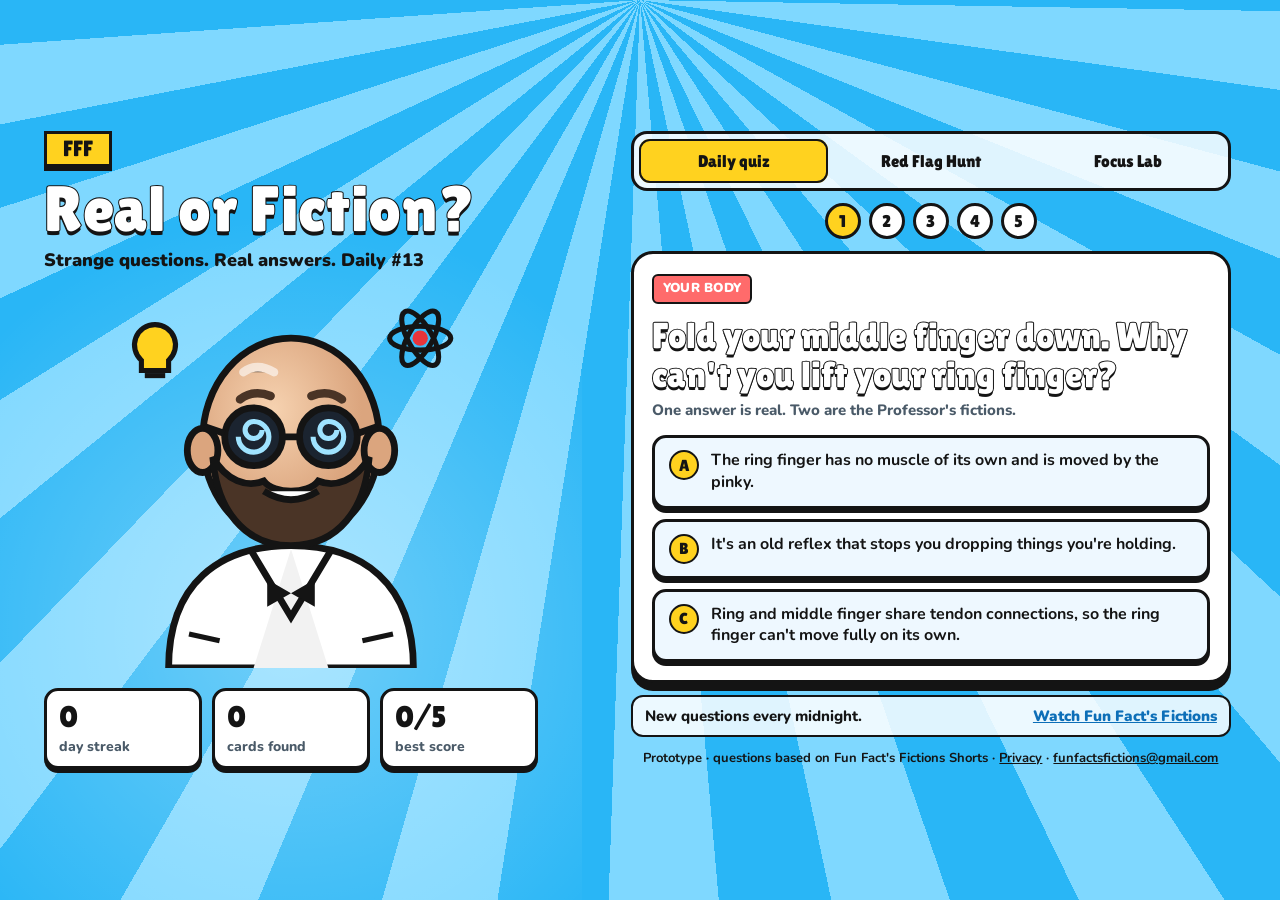
==== commit bb942f5f: "Add Focus Lab" ====
--- a/index.html
+++ b/index.html
@@ -105,6 +105,35 @@
 .legend{display:grid;grid-template-columns:repeat(auto-fit,minmax(min(100%,240px),1fr));gap:8px;margin-top:12px;text-align:left}
 .legend div{background:var(--soft);border:2px solid var(--ink);border-radius:12px;padding:8px 10px;font-size:14px}
 .legend b{display:block}
+.modes{grid-template-columns:repeat(3,minmax(0,1fr))}
+.mode{font-size:clamp(14px,3.8vw,17px);padding:0 4px;line-height:1.1}
+.fmenu{display:grid;gap:10px;margin-top:12px}
+.fpick{display:grid;grid-template-columns:auto minmax(0,1fr) auto;gap:12px;align-items:center;text-align:left;border:3px solid var(--ink);border-radius:14px;background:var(--soft);padding:12px 14px;box-shadow:0 4px 0 var(--ink);color:var(--ink)}
+.fpick:hover{transform:translateY(-2px)}
+.fpick b{display:block;font:400 20px "Lilita One","Arial Black",Impact,sans-serif;font-weight:400}
+.fpick span{font-size:14px;font-weight:700;color:var(--muted)}
+.fpick em{font-style:normal;font-weight:900;font-size:13px;white-space:nowrap;background:#fff;border:2px solid var(--ink);border-radius:999px;padding:2px 8px}
+.ficon{width:46px;height:46px;border-radius:12px;border:2px solid var(--ink);display:grid;place-items:center;font:400 22px "Lilita One","Arial Black",Impact,sans-serif}
+.note{font-size:13px;font-weight:700;color:var(--muted);margin:12px 0 0}
+.stroop{display:grid;place-items:center;min-height:150px;margin:12px 0;border:3px solid var(--ink);border-radius:16px;background:#fff}
+.sword{font:400 clamp(44px,13vw,72px)/1 "Lilita One","Arial Black",Impact,sans-serif;letter-spacing:.02em}
+.sbtns{display:grid;grid-template-columns:repeat(2,minmax(0,1fr));gap:10px}
+.sbtn{min-height:58px;border:3px solid var(--ink);border-radius:14px;color:#fff;font:400 20px "Lilita One","Arial Black",Impact,sans-serif;box-shadow:0 4px 0 var(--ink);-webkit-text-stroke:1px var(--ink);paint-order:stroke fill}
+.sbtn:active{transform:translateY(3px);box-shadow:0 1px 0 var(--ink)}
+.fbar{display:flex;justify-content:space-between;align-items:center;gap:10px;flex-wrap:wrap;font-weight:900}
+.fbar .t{font:400 22px "Lilita One","Arial Black",Impact,sans-serif;font-variant-numeric:tabular-nums}
+.flash{animation:shake .25s}
+@keyframes shake{25%{transform:translateX(-6px)}75%{transform:translateX(6px)}}
+.grid25{display:grid;grid-template-columns:repeat(5,minmax(0,1fr));gap:6px;margin-top:12px}
+.cell{aspect-ratio:1;border:3px solid var(--ink);border-radius:10px;background:#fff;font:400 clamp(20px,6vw,28px) "Lilita One","Arial Black",Impact,sans-serif;color:var(--ink);padding:0}
+.cell.done{background:var(--fact);color:#fff;border-color:var(--fact)}
+.cell.bad{background:var(--fic);color:#fff}
+.arena{position:relative;margin-top:12px;border:3px solid var(--ink);border-radius:16px;overflow:hidden;background:#8fa1b0;height:300px}
+.arena canvas{position:absolute;inset:0;width:100%;height:100%}
+.counter{display:flex;align-items:center;justify-content:center;gap:16px;margin:12px 0}
+.counter button{width:52px;height:52px;border:3px solid var(--ink);border-radius:50%;background:var(--yel);font:400 28px "Lilita One","Arial Black",Impact,sans-serif;box-shadow:0 3px 0 var(--ink)}
+.counter output{font:400 48px "Lilita One","Arial Black",Impact,sans-serif;min-width:2ch;text-align:center}
+.choices{display:grid;gap:8px;margin-top:10px}
 .cta{width:min(100%,600px);display:flex;gap:10px;justify-content:space-between;align-items:center;flex-wrap:wrap;font-weight:800;color:var(--ink);background:#ffffffd9;border:2px solid var(--ink);border-radius:12px;padding:8px 12px;font-size:15px}
 .cta a{color:var(--deep);font-weight:900}
 footer{font-size:13px;font-weight:700;color:var(--ink);text-align:center}
@@ -167,7 +196,7 @@
   </aside>
   <main>
     <div class="welcome" id="welcome"></div>
-    <div class="modes" role="group" aria-label="Game mode"><button class="mode" id="mDaily" aria-pressed="true">Daily questions</button><button class="mode" id="mFlag" aria-pressed="false">Red Flag Hunt</button></div>
+    <div class="modes" role="group" aria-label="Game mode"><button class="mode" id="mDaily" aria-pressed="true">Daily quiz</button><button class="mode" id="mFlag" aria-pressed="false">Red Flag Hunt</button><button class="mode" id="mFocus" aria-pressed="false">Focus Lab</button></div>
     <div class="dots" id="dots" aria-label="Rounds"></div>
     <section class="card" id="card" aria-live="polite"></section>
     <div class="cta"><span>New questions every midnight.</span><a href="https://www.youtube.com/@FunFactsFictions/shorts" target="_blank" rel="noopener">Watch Fun Fact's Fictions</a></div>
@@ -315,9 +344,11 @@
 ];
 let RF=null;
 function setMode(m){
- $("mDaily").setAttribute("aria-pressed",m==="daily");$("mFlag").setAttribute("aria-pressed",m==="flag");
- $("dots").style.display=m==="flag"?"none":"";
+ stopArena();
+ $("mDaily").setAttribute("aria-pressed",m==="daily");$("mFlag").setAttribute("aria-pressed",m==="flag");$("mFocus").setAttribute("aria-pressed",m==="focus");
+ $("dots").style.display=m==="daily"?"":"none";
  if(m==="flag"){rfIntro();return}
+ if(m==="focus"){focusMenu();return}
  if(G&&G.i<5)ask();else if(S.done&&S.done.day===dayNo)results(S.done.res,"daily");else start("daily");
 }
 function rfIntro(){
@@ -383,11 +414,159 @@
   try{if(navigator.share){await navigator.share({text});return}}catch(e){if(e&&e.name==="AbortError")return}
   try{await navigator.clipboard.writeText(text);$("toast").textContent="Copied! Paste it in the comments."}catch(e){$("toast").textContent="Copy this: "+text}});
 }
+/* ---------- Focus Lab ---------- */
+const COLS=[["RED","#e8343a"],["BLUE","#1e88e5"],["GREEN","#1f9d45"],["YELLOW","#e6a800"]];
+let ST=null,NH=null,DN=null,ARENA=0;
+function stopArena(){if(ARENA){cancelAnimationFrame(ARENA);ARENA=0}if(NH&&NH.timer){clearInterval(NH.timer);NH.timer=0}}
+function fmt(ms){return (ms/1000).toFixed(1)+"s"}
+function focusMenu(){
+ stopArena();const b=S.focus||{};
+ $("card").innerHTML=`<span class="label l-mind">Focus Lab</span>
+ <h2 class="q">How sharp is your focus?</h2>
+ <p class="hint">Three quick tests from real psychology experiments. Pick one.</p>
+ <div class="fmenu">
+  <button class="fpick" id="fStroop"><span class="ficon" style="background:#ffd6e0">Aa</span><span><b>Color Clash</b><span>Tap the colour of the ink, not the word. 20 rounds.</span></span><em>${b.stroop?b.stroop+" ms":"New"}</em></button>
+  <button class="fpick" id="fHunt"><span class="ficon" style="background:#dff6e6">25</span><span><b>Number Hunt</b><span>Tap 1 to 25 in order as fast as you can.</span></span><em>${b.hunt?fmt(b.hunt):"New"}</em></button>
+  <button class="fpick" id="fNotice"><span class="ficon" style="background:#e3ecff">?</span><span><b>Did You Notice?</b><span>Count the bounces. Stay focused. 20 seconds.</span></span><em>${b.notice?"Done":"New"}</em></button>
+ </div>
+ <p class="note">Honest note from the Professor: practice makes you better at these games, but science hasn't shown that games like these boost focus in everyday life. Play them to test yourself and learn how your brain works.</p>`;
+ $("fStroop").addEventListener("click",stroopIntro);$("fHunt").addEventListener("click",huntStart);$("fNotice").addEventListener("click",noticeIntro);
+}
+function backBtn(){return `<button class="btn white" id="fBack">More tests</button>`}
+function bindBack(){const b=$("fBack");if(b)b.addEventListener("click",focusMenu)}
+/* Color Clash */
+function stroopIntro(){
+ $("card").innerHTML=`<span class="label l-mind">Color Clash</span><h2 class="q">Ink, not word!</h2>
+ <p class="hint">You'll see a colour word. Tap the colour it is <u>printed in</u>. Be fast and accurate.</p>
+ <div class="stroop"><span class="sword" style="color:${COLS[1][1]}">RED</span></div>
+ <p class="small" style="text-align:center">Here the right answer is BLUE.</p>
+ <button class="btn yel" id="sGo">Start</button>${backBtn()}`;
+ $("sGo").addEventListener("click",stroopStart);bindBack();
+}
+function stroopStart(){
+ trackLater("rof-focus-stroop-start");
+ const r=rng(Date.now()%100000),trials=[];
+ for(let i=0;i<20;i++){const w=Math.floor(r()*4);let c=w;if(r()>0.35){c=(w+1+Math.floor(r()*3))%4}trials.push({w,c})}
+ ST={trials,i:0,res:[]};stroopShow();
+}
+function stroopShow(){
+ const t=ST.trials[ST.i];
+ $("card").innerHTML=`<div class="fbar"><span class="label l-mind">Color Clash ${ST.i+1}/20</span><span class="t">${ST.res.filter(x=>x.ok).length} ✓</span></div>
+ <div class="stroop" id="sbox"><span class="sword" style="color:${COLS[t.c][1]}">${COLS[t.w][0]}</span></div>
+ <div class="sbtns">${COLS.map((c,i)=>`<button class="sbtn" data-i="${i}" style="background:${c[1]}">${c[0]}</button>`).join("")}</div>`;
+ ST.t0=performance.now();ST.lock=false;
+ $("card").querySelectorAll(".sbtn").forEach(b=>b.addEventListener("click",()=>stroopTap(+b.dataset.i)));
+}
+function stroopTap(i){
+ if(ST.lock||ST.i>=20)return;ST.lock=true;
+ const t=ST.trials[ST.i],ms=performance.now()-ST.t0,ok=i===t.c;
+ ST.res.push({ok,ms,match:t.w===t.c});
+ if(!ok){$("sbox").classList.remove("flash");void $("sbox").offsetWidth;$("sbox").classList.add("flash")}
+ ST.i++;
+ if(ST.i<20)setTimeout(stroopShow,ok?120:350);else setTimeout(stroopEnd,300);
+}
+function stroopEnd(){
+ const okR=ST.res.filter(x=>x.ok),avg=a=>a.length?Math.round(a.reduce((s,x)=>s+x.ms,0)/a.length):0;
+ const all=avg(okR),m=avg(okR.filter(x=>x.match)),mm=avg(okR.filter(x=>!x.match)),acc=Math.round(okR.length/20*100);
+ S.focus=S.focus||{};if(acc>=80&&(!S.focus.stroop||all<S.focus.stroop))S.focus.stroop=all;store.set(S);trackLater("rof-focus-stroop-finish");
+ const cost=m&&mm?mm-m:0;
+ $("card").innerHTML=`<div class="score"><span class="label l-mind">Color Clash</span><div class="big">${all} ms</div>
+ <div class="verdict">${acc}% correct</div>
+ <p class="small">Matching words: ${m||"–"} ms · clashing words: ${mm||"–"} ms${cost>0?` · your brain lost <b>${cost} ms</b> per clash`:""}</p></div>
+ <div class="answer on"><h3>Real answer<small>The Stroop effect</small></h3><p>Reading is so automatic that your brain reads the word before you can stop it. When the word and the ink disagree, it has to block the word first, and that costs time. Psychologist J. Ridley Stroop described it in 1935.</p></div>
+ <div class="row"><button class="btn yel" id="sAgain">Try again</button>${backBtn()}</div>`;
+ $("sAgain").addEventListener("click",stroopStart);bindBack();
+}
+/* Number Hunt */
+function huntStart(){
+ trackLater("rof-focus-hunt-start");stopArena();
+ const nums=shuf([...Array(25)].map((_,i)=>i+1),Date.now()%100000);
+ NH={next:1,t0:0,errors:0};
+ $("card").innerHTML=`<div class="fbar"><span class="label l-mind">Number Hunt</span><span>Find <b id="hNext">1</b></span><span class="t" id="hTime">0.0s</span></div>
+ <div class="grid25">${nums.map(n=>`<button class="cell" data-n="${n}">${n}</button>`).join("")}</div>
+ <p class="small" style="text-align:center">The clock starts on your first tap. Keep your eyes near the centre.</p>${backBtn()}`;
+ $("card").querySelectorAll(".cell").forEach(b=>b.addEventListener("click",()=>huntTap(b,+b.dataset.n)));bindBack();
+}
+function huntTap(b,n){
+ if(!NH.t0){NH.t0=performance.now();NH.timer=setInterval(()=>{const el=$("hTime");if(el)el.textContent=fmt(performance.now()-NH.t0)},100)}
+ if(n===NH.next){b.classList.add("done");b.disabled=true;NH.next++;$("hNext").textContent=Math.min(NH.next,25);if(NH.next>25)huntEnd()}
+ else{NH.errors++;b.classList.add("bad");setTimeout(()=>b.classList.remove("bad"),250)}
+}
+function huntEnd(){
+ const ms=performance.now()-NH.t0;clearInterval(NH.timer);NH.timer=0;
+ S.focus=S.focus||{};const prev=S.focus.hunt;if(!prev||ms<prev)S.focus.hunt=Math.round(ms);store.set(S);trackLater("rof-focus-hunt-finish");
+ const v=ms<20000?"Laser focus":ms<30000?"Sharp eyes":ms<45000?"Warming up":"Keep hunting";
+ $("card").innerHTML=`<div class="score"><span class="label l-mind">Number Hunt</span><div class="big">${fmt(ms)}</div>
+ <div class="verdict">${v}</div><p class="small">${NH.errors} wrong taps · best ${fmt(S.focus.hunt)}${prev&&ms<prev?" · new record!":""}</p></div>
+ <div class="answer on"><h3>Real answer<small>Schulte tables</small></h3><p>This grid is called a Schulte table. It tests visual search: how fast your eyes find a target among distractors. Most people speed up a lot after a few tries, because your brain learns where to look and stops re-checking numbers it has already seen.</p></div>
+ <div class="row"><button class="btn yel" id="hAgain">Play again</button>${backBtn()}</div>`;
+ $("hAgain").addEventListener("click",huntStart);bindBack();
+}
+/* Did You Notice? */
+function noticeIntro(){
+ $("card").innerHTML=`<span class="label l-mind">Did You Notice?</span><h2 class="q">Count the white bounces</h2>
+ <p class="hint">Two white and three black balls will bounce around for 20 seconds. Count how many times the <b>white</b> balls hit a wall. Ignore the black ones. Concentrate!</p>
+ <button class="btn yel" id="nGo">I'm ready</button>${backBtn()}`;
+ $("nGo").addEventListener("click",noticeStart);bindBack();
+}
+function noticeStart(){
+ trackLater("rof-focus-notice-start");
+ $("card").innerHTML=`<div class="fbar"><span class="label l-mind">Count the white bounces</span><span class="t" id="nTime">20</span></div><div class="arena" id="arena"><canvas id="cv"></canvas></div>`;
+ const cv=$("cv"),box=$("arena"),dpr=Math.min(window.devicePixelRatio||1,2);
+ const W=box.clientWidth,H=box.clientHeight;cv.width=W*dpr;cv.height=H*dpr;const g=cv.getContext("2d");g.scale(dpr,dpr);
+ const r=rng(Date.now()%100000),R=Math.max(10,Math.min(16,W/30)),sp=Math.max(55,W/6.5);
+ const balls=[...Array(5)].map((_,i)=>{const a=r()*Math.PI*2;return{x:R+r()*(W-2*R),y:R+r()*(H-2*R),vx:Math.cos(a)*sp*(0.8+r()*0.4),vy:Math.sin(a)*sp*(0.8+r()*0.4),white:i<2}});
+ DN={hits:0,t0:performance.now(),last:performance.now()};
+ const DUR=20000,SQ0=8000,SQ1=14000,sq=Math.max(28,W/14);
+ const frame=now=>{
+  const dt=Math.min(.05,(now-DN.last)/1000);DN.last=now;const el=now-DN.t0;
+  for(const b of balls){b.x+=b.vx*dt;b.y+=b.vy*dt;let hit=false;
+   if(b.x<R){b.x=R;b.vx=Math.abs(b.vx);hit=true}if(b.x>W-R){b.x=W-R;b.vx=-Math.abs(b.vx);hit=true}
+   if(b.y<R){b.y=R;b.vy=Math.abs(b.vy);hit=true}if(b.y>H-R){b.y=H-R;b.vy=-Math.abs(b.vy);hit=true}
+   if(hit&&b.white)DN.hits++}
+  g.fillStyle="#8fa1b0";g.fillRect(0,0,W,H);
+  if(el>SQ0&&el<SQ1){const p=(el-SQ0)/(SQ1-SQ0);g.fillStyle="#e8343a";g.fillRect(-sq+p*(W+sq),H/2-sq/2,sq,sq)}
+  for(const b of balls){g.beginPath();g.arc(b.x,b.y,R,0,Math.PI*2);g.fillStyle=b.white?"#ffffff":"#141414";g.fill()}
+  const t=$("nTime");if(t)t.textContent=Math.max(0,Math.ceil((DUR-el)/1000));
+  if(el<DUR)ARENA=requestAnimationFrame(frame);else{ARENA=0;noticeAsk()}
+ };
+ ARENA=requestAnimationFrame(frame);
+}
+function noticeAsk(){
+ let guess=0;
+ $("card").innerHTML=`<span class="label l-mind">Did You Notice?</span><h2 class="q">How many white bounces?</h2>
+ <div class="counter"><button id="nMinus" aria-label="Minus one">−</button><output id="nVal">0</output><button id="nPlus" aria-label="Plus one">+</button></div>
+ <button class="btn yel" id="nNext">That's my count</button>`;
+ $("nMinus").addEventListener("click",()=>{guess=Math.max(0,guess-1);$("nVal").textContent=guess});
+ $("nPlus").addEventListener("click",()=>{guess++;$("nVal").textContent=guess});
+ $("nNext").addEventListener("click",()=>{
+  $("card").innerHTML=`<span class="label l-mind">Did You Notice?</span><h2 class="q">One more question…</h2>
+  <p class="hint">While you were counting, did anything else cross the screen?</p>
+  <div class="choices"><button class="opt" data-a="no"><span class="k">A</span><span>No, just the balls</span></button><button class="opt" data-a="blue"><span class="k">B</span><span>A blue circle</span></button><button class="opt" data-a="red"><span class="k">C</span><span>A red square</span></button><button class="opt" data-a="green"><span class="k">D</span><span>A green triangle</span></button></div>`;
+  $("card").querySelectorAll(".opt").forEach(b=>b.addEventListener("click",()=>noticeEnd(guess,b.dataset.a)));
+ });
+}
+function noticeEnd(guess,ans){
+ const saw=ans==="red",diff=Math.abs(guess-DN.hits);
+ S.focus=S.focus||{};S.focus.notice=1;store.set(S);trackLater(saw?"rof-focus-notice-saw":"rof-focus-notice-missed");
+ $("card").innerHTML=`<div class="score"><span class="label l-mind">Did You Notice?</span>
+ <div class="big" style="font-size:clamp(40px,11vw,64px)">${saw?"You saw it!":"You missed it!"}</div>
+ <div class="verdict">A red square crossed the middle for 6 seconds</div>
+ <p class="small">White bounces: ${DN.hits} · your count: ${guess} ${diff===0?"(perfect!)":diff<=2?"(very close)":""}</p></div>
+ <div class="answer on"><h3>Real answer<small>Inattentional blindness</small></h3><p>When you focus hard on one task, your brain filters out things it thinks don't matter, even big, bright ones. In the famous 1999 "invisible gorilla" experiment by Daniel Simons and Christopher Chabris, about half the viewers counting basketball passes never noticed a person in a gorilla suit walking through the scene.</p></div>
+ <div class="row"><button class="btn yel" id="nShare">Share</button>${backBtn()}</div><div class="toast" id="toast"></div>`;
+ bindBack();
+ $("nShare").addEventListener("click",async()=>{trackLater("rof-focus-notice-share");const text=`${saw?"I spotted":"I totally missed"} the hidden thing in the Professor's focus test. Can you see it?\n${SHARE_URL}#focus`;
+  try{if(navigator.share){await navigator.share({text});return}}catch(e){if(e&&e.name==="AbortError")return}
+  try{await navigator.clipboard.writeText(text);$("toast").textContent="Copied! Don't spoil it in the comments 😉"}catch(e){$("toast").textContent="Copy this: "+text}});
+}
+$("mFocus").addEventListener("click",()=>setMode("focus"));
 $("mDaily").addEventListener("click",()=>setMode("daily"));
 $("mFlag").addEventListener("click",()=>setMode("flag"));
 window.claude?.hot?.snapshot?.(()=>S);
 if(S.done&&S.done.day===dayNo){hud();results(S.done.res,"daily")}else start("daily");
 if(location.hash==="#redflag")setMode("flag");
+if(location.hash==="#focus")setMode("focus");
 }
 </script>
 </body>
